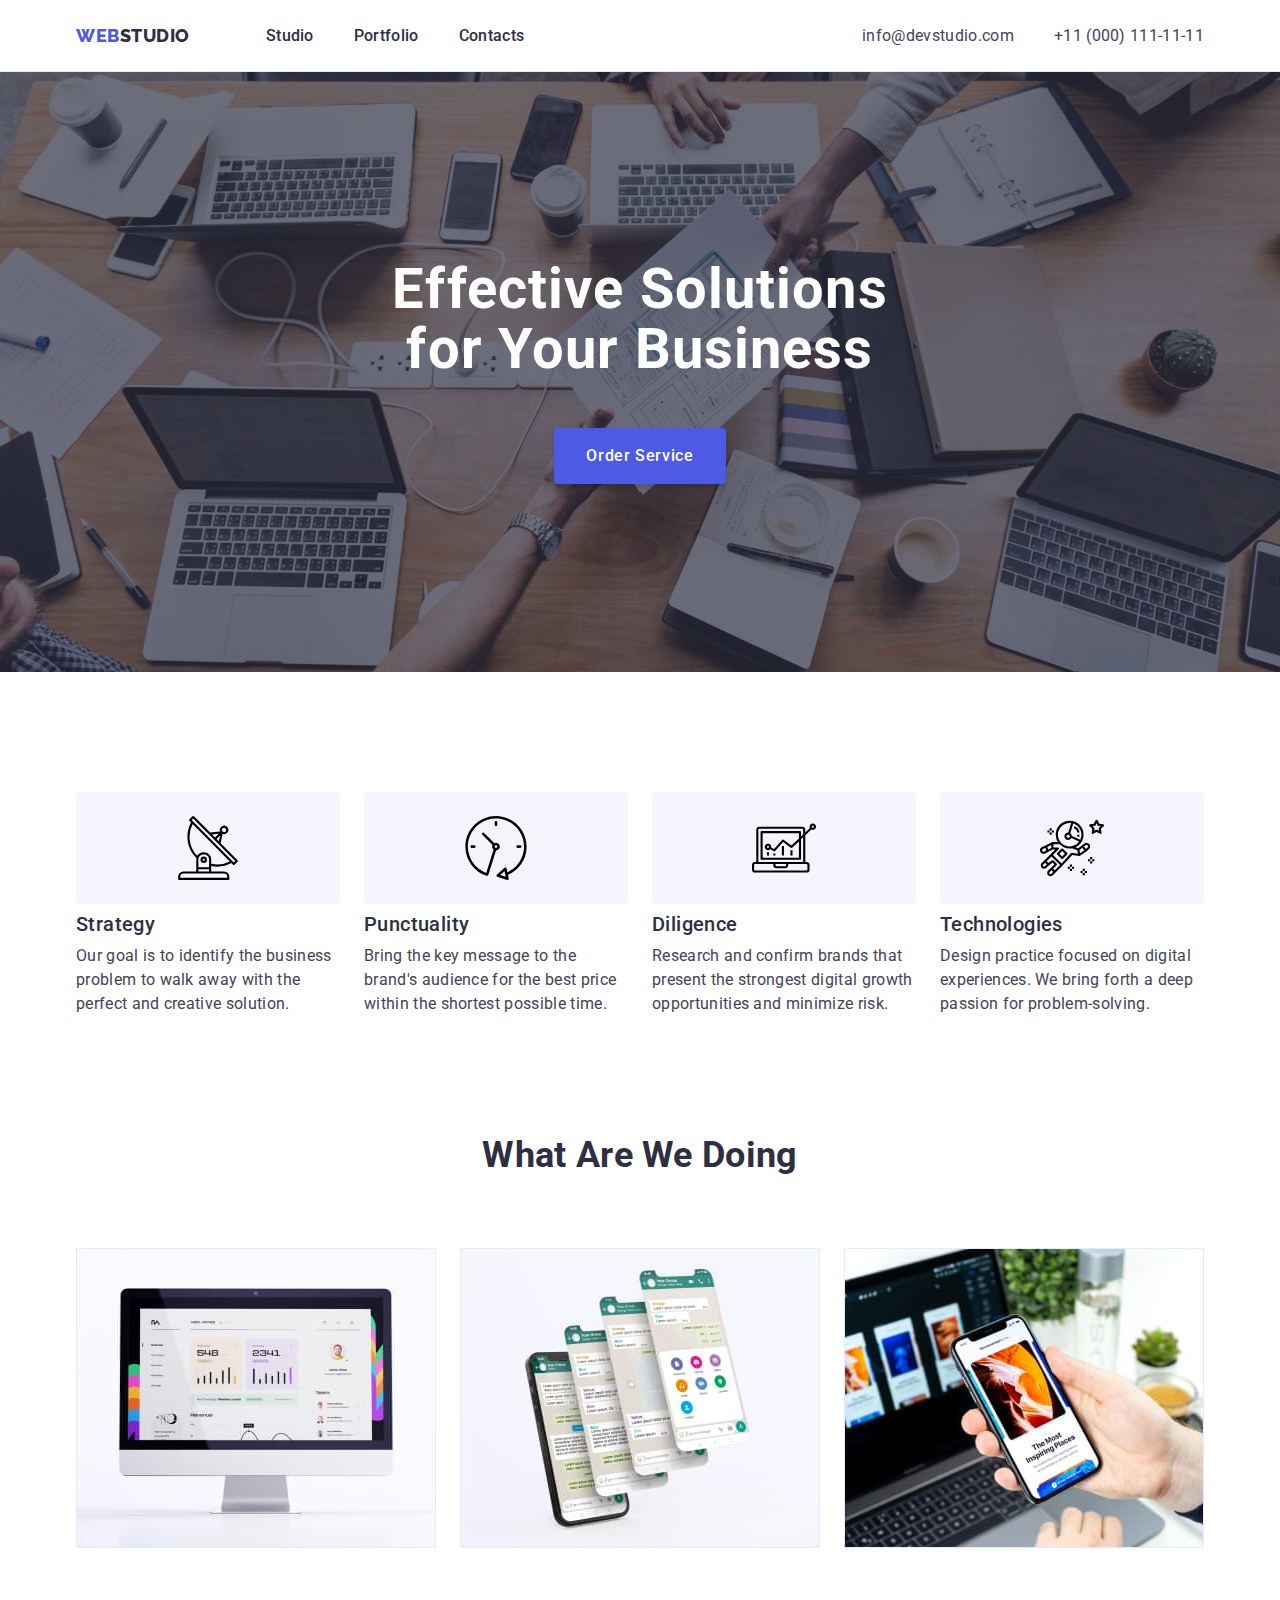
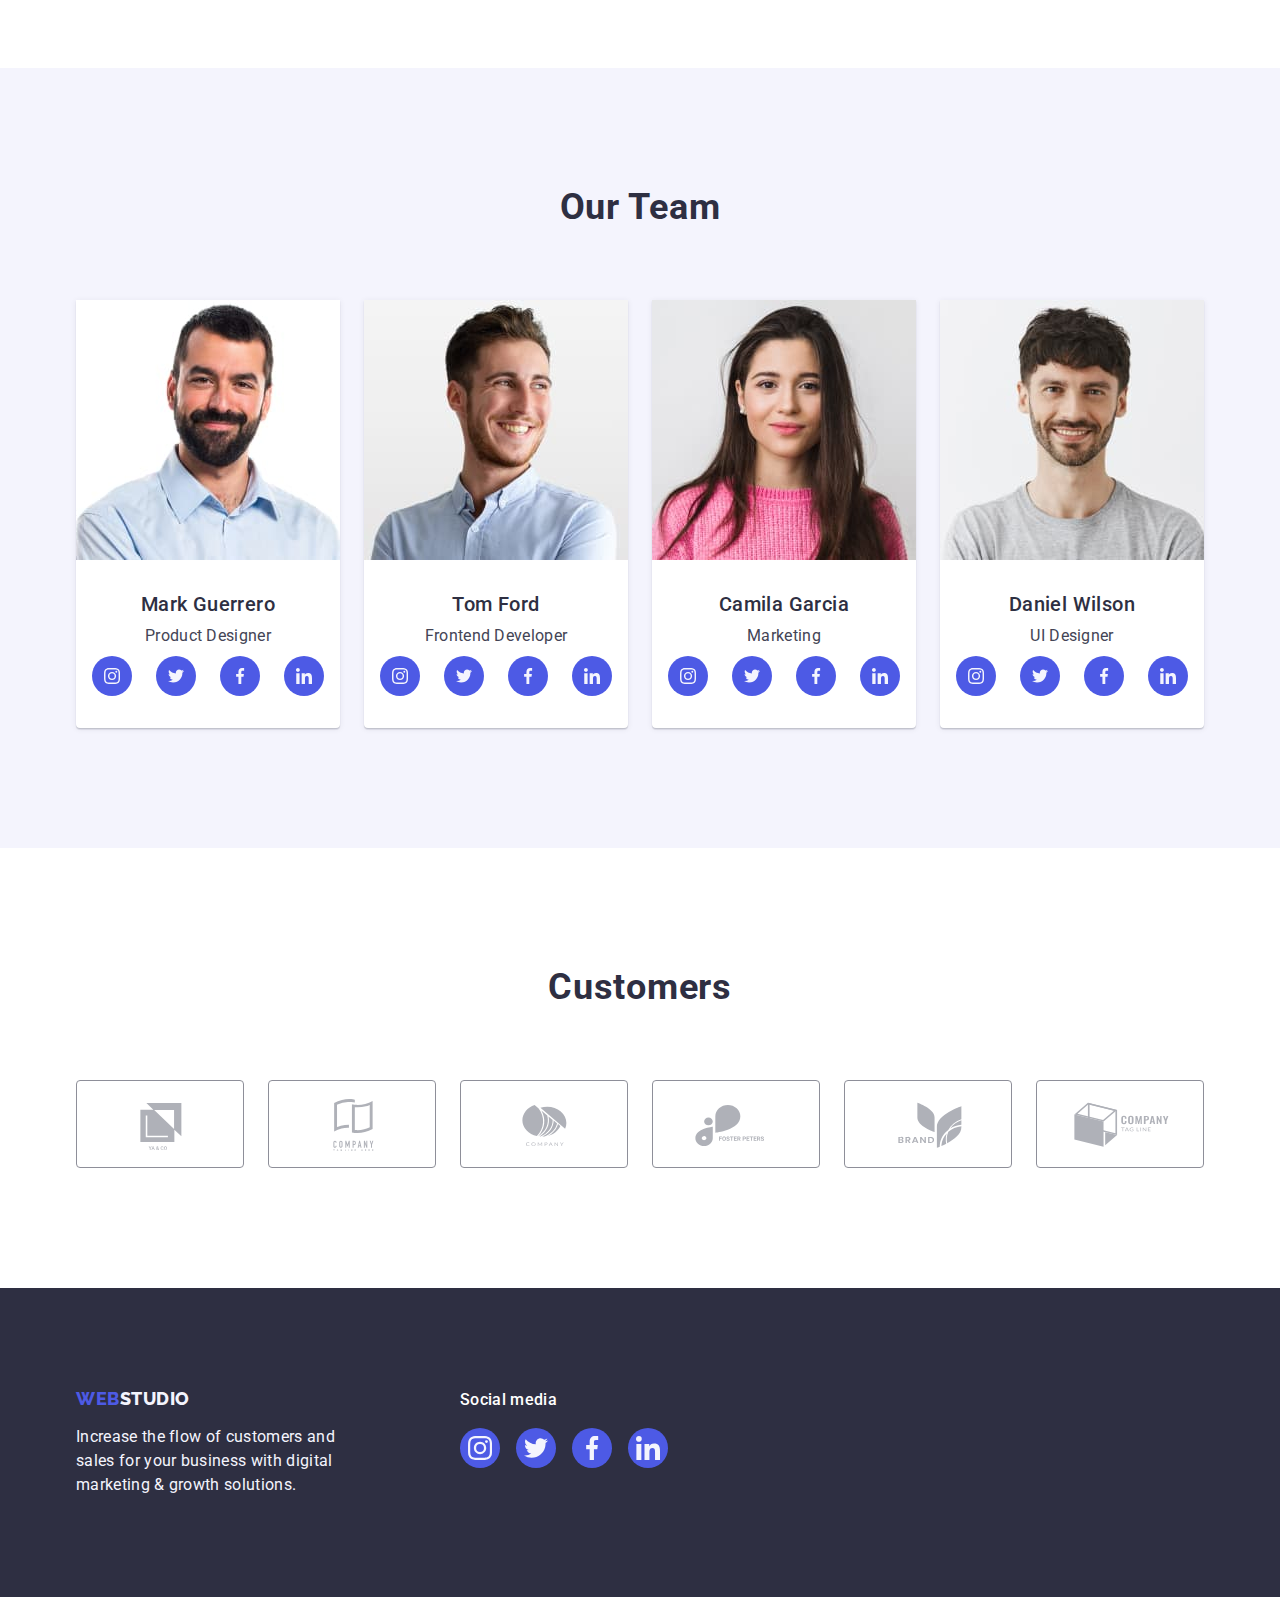
==== index.html @ 5ba2527a "Initial commit" ====
<!DOCTYPE html>
<html lang="en">
  <head>
    <meta charset="UTF-8" />
    <meta http-equiv="X-UA-Compatible" content="IE=edge" />
    <meta name="viewport" content="width=device-width, initial-scale=1.0" />
    <title>WebStudio</title>
    <link rel="preconnect" href="https://fonts.googleapis.com" />
    <link rel="preconnect" href="https://fonts.gstatic.com" crossorigin />
    <link
      href="https://fonts.googleapis.com/css2?family=Raleway:wght@800&family=Roboto:wght@400;500;700;900&display=swap"
      rel="stylesheet"
    />
    <link
      rel="stylesheet"
      href="https://cdnjs.cloudflare.com/ajax/libs/modern-normalize/1.0.0/modern-normalize.min.css"
    />
    <link rel="stylesheet" href="./css/styles.css" />
  </head>
  <body>
    <!-- Header section -->
    <header class="header">
      <div class="header-container container">
        <nav class="header-nav">
          <a class="link logo header-logo" href="./index.html"
            >Web<span class="logo-dark">Studio</span>
          </a>

          <ul class="header-list list">
            <li class="header-item">
              <a class="link header-link" href="./index.html">Studio</a>
            </li>
            <li class="header-item">
              <a class="link header-link" href="./portfolio.html">Portfolio</a>
            </li>
            <li class="header-item">
              <a class="link header-link" href="">Contacts</a>
            </li>
          </ul>
        </nav>
        <address class="adress">
          <ul class="adress-list list">
            <li class="adress-item">
              <a class="link adress-link" href="mailto:info@devstudio.com"
                >info@devstudio.com</a
              >
            </li>
            <li class="adress-item">
              <a class="link adress-link" href="tel:+110001111111"
                >+11 (000) 111-11-11</a
              >
            </li>
          </ul>
        </address>
      </div>
    </header>
    <main>
      <!-- Hero section -->
      <section class="hero">
        <div class="container">
          <h1 class="hero-uppertitle">Effective Solutions for Your Business</h1>
          <button class="hero-button" type="button">Order Service</button>
        </div>
      </section>
      <!-- Feature section -->
      <section class="feature">
        <div class="container">
          <h2 hidden class="feature-uppertitle">Feature section</h2>
          <ul class="feature-list list">
            <li class="feature-item">
              <div class="feature-icon">
                <svg class="feature-svg" width="64" height="64">
                  <use href="./images/icon.svg#icon-antenna"></use>
                </svg>
              </div>
              <h3 class="feature-undertitle">Strategy</h3>
              <p class="feature-text">
                Our goal is to identify the business problem to walk away with
                the perfect and creative solution.
              </p>
            </li>
            <li class="feature-item">
              <div class="feature-icon">
                <svg class="feature-svg" width="64" height="64">
                  <use href="./images/icon.svg#icon-clock"></use>
                </svg>
              </div>
              <h3 class="feature-undertitle">Punctuality</h3>
              <p class="feature-text">
                Bring the key message to the brand's audience for the best price
                within the shortest possible time.
              </p>
            </li>
            <li class="feature-item">
              <div class="feature-icon">
                <svg class="feature-svg" width="64" height="64">
                  <use href="./images/icon.svg#icon-diagram"></use>
                </svg>
              </div>

              <h3 class="feature-undertitle">Diligence</h3>
              <p class="feature-text">
                Research and confirm brands that present the strongest digital
                growth opportunities and minimize risk.
              </p>
            </li>
            <li class="feature-item">
              <div class="feature-icon">
                <svg class="feature-svg" width="64" height="64">
                  <use href="./images/icon.svg#icon-astronaut"></use>
                </svg>
              </div>

              <h3 class="feature-undertitle">Technologies</h3>
              <p class="feature-text">
                Design practice focused on digital experiences. We bring forth a
                deep passion for problem-solving.
              </p>
            </li>
          </ul>
        </div>
      </section>
      <!-- What we are doing section -->
      <section class="doing">
        <div class="container">
          <h2 class="doing-undertitle">What are we doing</h2>
          <ul class="doing-list list">
            <li class="doing-item">
              <img
                class="doing-img"
                src="./images/Doing/computer1.jpg"
                alt="Computer"
                width="360"
                height="300"
              />
            </li>
            <li class="doing-item">
              <img
                class="doing-img"
                src="./images/Doing/site2.jpg"
                alt="Sites"
                width="360"
                height="300"
              />
            </li>
            <li class="doing-item">
              <img
                class="doing-img"
                src="./images/Doing/mobile3.jpg"
                alt="Mobile phone"
                width="360"
                height="300"
              />
            </li>
          </ul>
        </div>
      </section>
      <!-- Our team section-->
      <section class="team">
        <div class="container">
          <h2 class="team-undertitle">Our Team</h2>
          <ul class="team-list list">
            <li class="team-item">
              <img
                class="team-img"
                src="./images/Team/MarkGuerrero1.jpg"
                alt="Mark Guerrero"
                width="264"
                height="260"
              />
              <div class="team-card">
                <h3 class="team-uppertitle">Mark Guerrero</h3>
                <p class="team-text">Product Designer</p>
                <ul class="social-list list">
                  <li class="social-list-item">
                    <a href="" class="social-list-link">
                      <svg class="social-list-icon" width="16" height="16">
                        <use href="./images/icon.svg#icon-instagram"></use>
                      </svg>
                    </a>
                  </li>
                  <li class="social-list-item">
                    <a href="" class="social-list-link">
                      <svg class="social-list-icon" width="16" height="16">
                        <use href="./images/icon.svg#icon-twitter"></use>
                      </svg>
                    </a>
                  </li>
                  <li class="social-list-item">
                    <a href="" class="social-list-link">
                      <svg class="social-list-icon" width="16" height="16">
                        <use href="./images/icon.svg#icon-facebook"></use>
                      </svg>
                    </a>
                  </li>
                  <li class="social-list-item">
                    <a href="" class="social-list-link">
                      <svg class="social-list-icon" width="16" height="16">
                        <use href="./images/icon.svg#icon-linkedin"></use>
                      </svg>
                    </a>
                  </li>
                </ul>
              </div>
            </li>
            <li class="team-item">
              <img
                class="team-img"
                src="./images/Team/TomFord2.jpg"
                alt="Tom Ford"
                width="264"
                height="260"
              />
              <div class="team-card">
                <h3 class="team-uppertitle">Tom Ford</h3>
                <p class="team-text">Frontend Developer</p>
                <ul class="social-list list">
                  <li class="social-list-item">
                    <a href="" class="social-list-link">
                      <svg class="social-list-icon">
                        <use href="./images/icon.svg#icon-instagram"></use>
                      </svg>
                    </a>
                  </li>
                  <li class="social-list-item">
                    <a href="" class="social-list-link">
                      <svg class="social-list-icon">
                        <use href="./images/icon.svg#icon-twitter"></use>
                      </svg>
                    </a>
                  </li>
                  <li class="social-list-item">
                    <a href="" class="social-list-link">
                      <svg class="social-list-icon">
                        <use href="./images/icon.svg#icon-facebook"></use>
                      </svg>
                    </a>
                  </li>
                  <li class="social-list-item">
                    <a href="" class="social-list-link">
                      <svg class="social-list-icon">
                        <use href="./images/icon.svg#icon-linkedin"></use>
                      </svg>
                    </a>
                  </li>
                </ul>
              </div>
            </li>
            <li class="team-item">
              <img
                class="team-img"
                src="./images/Team/CamilaGarcia3.jpg"
                alt="Camila Garcia"
                width="264"
                height="260"
              />
              <div class="team-card">
                <h3 class="team-uppertitle">Camila Garcia</h3>
                <p class="team-text">Marketing</p>
                <ul class="social-list list">
                  <li class="social-list-item">
                    <a href="" class="social-list-link">
                      <svg class="social-list-icon">
                        <use href="./images/icon.svg#icon-instagram"></use>
                      </svg>
                    </a>
                  </li>
                  <li class="social-list-item">
                    <a href="" class="social-list-link">
                      <svg class="social-list-icon">
                        <use href="./images/icon.svg#icon-twitter"></use>
                      </svg>
                    </a>
                  </li>
                  <li class="social-list-item">
                    <a href="" class="social-list-link">
                      <svg class="social-list-icon">
                        <use href="./images/icon.svg#icon-facebook"></use>
                      </svg>
                    </a>
                  </li>
                  <li class="social-list-item">
                    <a href="" class="social-list-link">
                      <svg class="social-list-icon">
                        <use href="./images/icon.svg#icon-linkedin"></use>
                      </svg>
                    </a>
                  </li>
                </ul>
              </div>
            </li>
            <li class="team-item">
              <img
                class="team-img"
                src="./images/Team/DanielWilson4.jpg"
                alt="Daniel Wilson"
                width="264"
                height="260"
              />
              <div class="team-card">
                <h3 class="team-uppertitle">Daniel Wilson</h3>
                <p class="team-text">UI Designer</p>
                <ul class="social-list list">
                  <li class="social-list-item">
                    <a href="" class="social-list-link">
                      <svg class="social-list-icon">
                        <use href="./images/icon.svg#icon-instagram"></use>
                      </svg>
                    </a>
                  </li>
                  <li class="social-list-item">
                    <a href="" class="social-list-link">
                      <svg class="social-list-icon">
                        <use href="./images/icon.svg#icon-twitter"></use>
                      </svg>
                    </a>
                  </li>
                  <li class="social-list-item">
                    <a href="" class="social-list-link">
                      <svg class="social-list-icon">
                        <use href="./images/icon.svg#icon-facebook"></use>
                      </svg>
                    </a>
                  </li>
                  <li class="social-list-item">
                    <a href="" class="social-list-link">
                      <svg class="social-list-icon">
                        <use href="./images/icon.svg#icon-linkedin"></use>
                      </svg>
                    </a>
                  </li>
                </ul>
              </div>
            </li>
          </ul>
        </div>
      </section>
      <!-- Customers -->
      <section class="customers">
        <div class="container">
          <h2 class="customers-uppertitle">Customers</h2>
          <ul class="list customers-list">
            <li class="customers-item">
              <a href="" class="customers-link">
                <svg class="customers-svg" width="104" height="56">
                  <use href="./images/icon.svg#icon-Logo"></use>
                </svg>
              </a>
            </li>
            <li class="customers-item">
              <a href="" class="customers-link">
                <svg class="customers-svg" width="104" height="56">
                  <use href="./images/icon.svg#icon-Logo1"></use>
                </svg>
              </a>
            </li>
            <li class="customers-item">
              <a href="" class="customers-link">
                <svg class="customers-svg" width="104" height="56">
                  <use href="./images/icon.svg#icon-Logo2"></use>
                </svg>
              </a>
            </li>
            <li class="customers-item">
              <a href="" class="customers-link">
                <svg class="customers-svg" width="104" height="56">
                  <use href="./images/icon.svg#icon-Logo3"></use>
                </svg>
              </a>
            </li>
            <li class="customers-item">
              <a href="" class="customers-link">
                <svg class="customers-svg" width="104" height="56">
                  <use href="./images/icon.svg#icon-Logo4"></use>
                </svg>
              </a>
            </li>
            <li class="customers-item">
              <a href="" class="customers-link">
                <svg class="customers-svg" width="104" height="56">
                  <use href="./images/icon.svg#icon-Logo5"></use>
                </svg>
              </a>
            </li>
          </ul>
        </div>
      </section>
    </main>
    <!-- Footer section -->
    <footer class="footer">
      <div class="container footer-flex">
        <div class="footer-first">
          <a class="link logo footer-logo" href="./index.html"
            >Web<span class="logo-light">Studio</span>
          </a>
          <p class="footer-text">
            Increase the flow of customers and sales for your business with
            digital marketing & growth solutions.
          </p>
        </div>
        <div class="footer-second">
          <p class="footer-social">Social media</p>
          <ul class="footer-social-list list">
            <li class="footer-social-list-item">
              <a href="" class="footer-social-list-link">
                <svg class="footer-social-list-icon" width="24" height="24">
                  <use href="./images/icon.svg#icon-instagram"></use>
                </svg>
              </a>
            </li>
            <li class="footer-social-list-item">
              <a href="" class="footer-social-list-link">
                <svg class="footer-social-list-icon" width="24" height="24">
                  <use href="./images/icon.svg#icon-twitter"></use>
                </svg>
              </a>
            </li>
            <li class="footer-social-list-item">
              <a href="" class="footer-social-list-link">
                <svg class="footer-social-list-icon" width="24" height="24">
                  <use href="./images/icon.svg#icon-facebook"></use>
                </svg>
              </a>
            </li>
            <li class="footer-social-list-item">
              <a href="" class="footer-social-list-link">
                <svg class="footer-social-list-icon" width="24" height="24">
                  <use href="./images/icon.svg#icon-linkedin"></use>
                </svg>
              </a>
            </li>
          </ul>
        </div>
      </div>
    </footer>
  </body>
</html>
---- css/styles.css ----
:root {
/* Fonts */
    --primary-font: Roboto, sans-serif;
    --secondary-font: Raleway, sans-serif;
/* Text colors */
    --navy-blue: #2e2f42;
    --slate: #434455;
    --white: #ffffff;
    --cloud: #f4f4fd;
    --iris: #4d5ae5;
/* other */
    --background: rgba(46, 47, 66, 0.7);
    --ocean: #404bbf;
    --green: #31d0aa;
    --light-slate: #8e8f99;
    --cornflower: #e7e9fc;
    --dairy: #fcfcfc;
}


body {
    font-family: Roboto, sans-serif;
    font-family: var(--primary-font);
    font-size: 16px;
    line-height: 1.5;
    letter-spacing: 0.02em;
    color: var(--slate);
    background-color: var(--white);
}
img {
    display: block;
    max-width: 100%;
    height: auto;
}

/* reset start */

h1,
h2,
h3,
p {
    margin: 0;
}
.link {
    text-decoration: none;
}
.list {
    list-style: none;
    padding: 0;
    margin: 0;
}

/* reset end */

.container {
    max-width: 1158px;
    padding: 0 15px;
    margin: 0 auto;

}
.logo {
        font-family: var(--secondary-font);
        font-weight: 800;
        font-size: 18px;
        line-height: 1.17;
        letter-spacing: 0.03em;
        text-transform: uppercase;
        color: var(--iris);
}

.logo-dark {
    color: var(--navy-blue);
    
}

.logo-light {
    color: var(--cloud);
}

/* header */

.header {
    height: 72px;
    border-bottom: 1px solid var(--cornflower);
    box-shadow: 0px 2px 1px rgba(46, 47, 66, 0.08), 0px 1px 1px rgba(46, 47, 66, 0.16), 0px 1px 6px rgba(46, 47, 66, 0.08);
}
.header-logo {
    margin-right: 76px;
}

.header-container {
    display: flex;
    justify-content: space-between;
    height: 72px;
    align-items: center;
}
.header-nav {
    display: flex;
    font-weight: 500;
    color: var(--navy-blue);
    margin-right: 332px;
    align-items: center;
}


.header-list {
    display: flex;
    align-items: center;
    gap: 40px;
}


.header-item {}
.header-link {
    color: inherit;
    padding: 24px 0
}


.header-link:hover,
.header-link:focus {
    color: var(--ocean);
}
.header-link:active:after {
    
}

/* adress */

.adress {
    font-style: inherit;
    align-items: center;
}

.adress-list {
    display: flex;
    gap: 40px;
    align-items: center;
}

.adress-item {}

.adress-link {
    display: inline-block;
    color: inherit;
    align-items: center;
    padding: 24px 0;
}
.adress-link:hover,
.adress-link:focus {
    color: var(--ocean);
}

/* hero */

.hero {
    padding: 188px 0;
    background-image: linear-gradient(
        to bottom, 
        var(--background), 
        var(--background)
        ),
        url(../images/Hero/people-office.jpg);
        background-color: var(--background);
    background-repeat: no-repeat;
    background-position: center;
    background-size: cover;
    max-width: 1440px;
    height: 600px;
    margin-left: auto;
    margin-right: auto;
}

.hero-uppertitle {
            font-size: 56px;
            line-height: 1.07;
            color: var(--white);
            text-align: center;
            letter-spacing: 0.02em;
            width: 496px;
            margin-bottom: 48px;
            margin-left: auto;
            margin-right: auto;
            max-width: 496px;    
}

.hero-button {
        box-sizing: border-box;
        display: block;
        background: var(--iris);
        box-shadow: 0px 4px 4px rgba(0, 0, 0, 0.15);
        border-radius: 4px;
        color: var(--white);
        cursor: pointer;
        font-weight: 500;
        font-size: 16px;
        line-height: 1.5;
        letter-spacing: 0.04em;
        font-family: inherit;
        min-width: 169px;
        height: 56px;
        text-align: center;
        margin-left: auto;
        margin-right: auto;
        padding: 16px 32px;
        border: none;
    
}
.hero-button:hover,
.hero-button:focus {
    background-color: var(--ocean);
}
/* feature */

.feature {
    padding: 120px 0;
}

.feature-uppertitle {
}

.feature-list {
    display: flex;
    gap: 24px;
}

.feature-item {
    width: calc((100%-72px) / 4);
}
.feature-icon {
    display: flex;
    align-items: center;
    justify-content: center;
    height: 112px;
    background-color: var(--cloud);
    border-radius: 4px;
    margin-bottom: 8px;
    width: 264px;
    justify-content: center;
}

.feature-undertitle {
        font-weight: 500;
        font-size: 20px;
        line-height: 1.2;
        color: var(--navy-blue);
        letter-spacing: 0.02em;
        margin-bottom: 8px;
}

.feature-text {}

/* what we are doing */

.doing {
    padding: 120px 0;
    padding-top: 0;
}

.doing-undertitle {
        font-size: 36px;
        line-height: 1.17;
        color: var(--navy-blue);
        line-height: 1.11;
        text-align: center;
        text-transform: capitalize;
        margin: auto;
        margin-bottom: 72px;
}

.doing-list {
    display: flex;
    gap: 24px;
}

.doing-item {
    width: calc((100%-48px)/3);
}

.doing-img {}
/* our team */

.team {
    background-color: var(--cloud);
    padding: 120px 0;
}

.team-undertitle {
        font-size: 36px;
        color: var(--navy-blue);
        letter-spacing: 0.02em;
        margin-left: auto;
        margin-right: auto;
        line-height: 1.11;
        margin-bottom: 72px;
        text-align: center;
}

.team-list {
    display: flex;
    gap: 24px;
}

.team-item {
    background-color: var(--white);
    text-align: center;
    width: calc((100% - 72px) / 4);
    border-radius: 0px 0px 4px 4px;
    box-shadow: 0px 1px 6px rgba(46, 47, 66, 0.08), 0px 1px 1px rgba(46, 47, 66, 0.16), 0px 2px 1px rgba(46, 47, 66, 0.08);
}

.team-img {
}

.team-card {
    padding: 32px 0;
    border-radius: 0px 0px 4px 4px;

}
.team-uppertitle {
    font-weight: 500;
        font-size: 20px;
        line-height: 1.2;
        color: var(--navy-blue);
        letter-spacing: 0.02em;
        margin-bottom: 8px;
}

.team-text {
    margin-bottom: 8px;
}
.social-list {
    display: flex;
    justify-content: center;
    gap: 24px;
}

.social-list-item {
    width: 40px;
    height: 40px;
}
.social-list-link {
    display: flex;
    justify-content: center;
    align-items: center;
    width: 100%;
    height: 100%;
    background-color: var(--iris);
    border-radius: 50%;
}
.social-list-link:hover,
.social-list-link:focus {
    background-color: var(--ocean);
} 
.social-list-icon {
    width: 16px;
    height: 16px;
    fill: var(--cloud)
}

/* customers */
.customers {
    padding: 120px 0;
    
}
.customers-uppertitle {
    margin-bottom: 72px;
    font-size: 36px;
    text-align: center;
    letter-spacing: 0.02em;
    color: var(--navy-blue);
    margin-right: auto;
    margin-left: auto;
    line-height: 1.1;
}
.customers-list {
    display: flex;
    justify-content: center;
    gap: 24px;
}
.customers-item {
    width: calc((100% - 120px) / 6);
    height: 88px;
   
}
.customers-link {
    display: flex;
    align-items: center;
    justify-content: center;
    border: 1px solid var(--light-slate);
    border-radius: 4px;
    color: #afb1b8;  
    height: 100%;
    width: 100%;
}
.customers-link:hover,
.customers-link:focus {
    border-color: var(--ocean);
    color: #404bbf;
}
.customers-svg {
    fill: currentColor;
    width: 104px;
    height: 56px;
    justify-content: center;
    align-items: center;
}

/* footer */

.footer {
    background-color: var(--navy-blue);
    padding: 100px 0;
}
.footer-logo {
    display: inline-block;
    margin-bottom: 16px;
}

.footer-text {
    color: var(--cloud);
    width: 264px;
}

.footer-social-list {
    display: flex;
    justify-content: center;
    gap: 16px;
}

.footer-social-list-link {
    display: flex;
    justify-content: center;
    align-items: center;
    width: 40px;
    height: 40px;
    background-color: var(--iris);
    border-radius: 50%;
}
.footer-social-list-link:hover,
.footer-social-list-link:focus {
    background-color: var(--green);

}
.footer-social-list-icon {
    fill: var(--cloud);
}
.footer-flex {
    display: flex;
    align-items: baseline;
    gap: 120px;
}
.footer-first {
}
.footer-social {
    margin-bottom: 16px;
    color: var(--white);
    height: 24px;
    font-weight: 500;
    font-size: 16px;
    line-height: 1.5;
    letter-spacing: 0.02em;
}
/* filters */
.filters {
    padding-bottom: 120px;
    padding-top: 96px;
}

.filters-uppertitle {
  
}

.filters-list {
    display: flex;
    gap: 24px;
    margin-bottom: 72px;
    justify-content: center;
}

.filters-item {}

.filters-button {
    letter-spacing: 0.04em;
    color: var(--iris);
    background-color: var(--cloud);
    border: 1px solid var(--cornflower);
        border-radius: 4px;
        cursor: pointer;
        font-family: inherit;
        font-weight: 500;
        font-size: 16px;
        line-height: 1.5;
        letter-spacing: 0.04em;
        padding: 12px 24px;
        min-height: 48px;
}
.filters-button:hover,
.filters-button:focus {
    background: var(--ocean);
    box-shadow: 0px 3px 1px rgba(0, 0, 0, 0.1), 0px 2px 1px rgba(0, 0, 0, 0.08), 0px 2px 2px rgba(0, 0, 0, 0.12);
    border-radius: 4px;
    color: var(--white);
    border: 1px solid transparent;
}
/* rows */

.rows {}

.rows-undertitle {}

.rows-list {
    display: flex;
    flex-wrap: wrap;
    row-gap: 48px;
    column-gap: 24px;
}

.rows-item {
    width: calc((100% - 48px) / 3);
}
.rows-link {
    display: block;
}


.rows-link:hover,
.rows-link:focus {
    display: block;
    box-shadow: 0px 1px 6px rgba(46, 47, 66, 0.08), 0px 1px 1px rgba(46, 47, 66, 0.16), 0px 2px 1px rgba(46, 47, 66, 0.08);
}
.rows-img {
}
.rows-card {
   padding: 32px 16px;
    border: 1px solid var(--cornflower); 
    border-top: none;
}
.rows-uppertitle {
    font-weight: 500;
        font-size: 20px;
        line-height: 1.2;
        color: var(--navy-blue);
        letter-spacing: 0.02em;
        margin-bottom: 8px;
}

.rows-text {
    color: var(--slate);
}
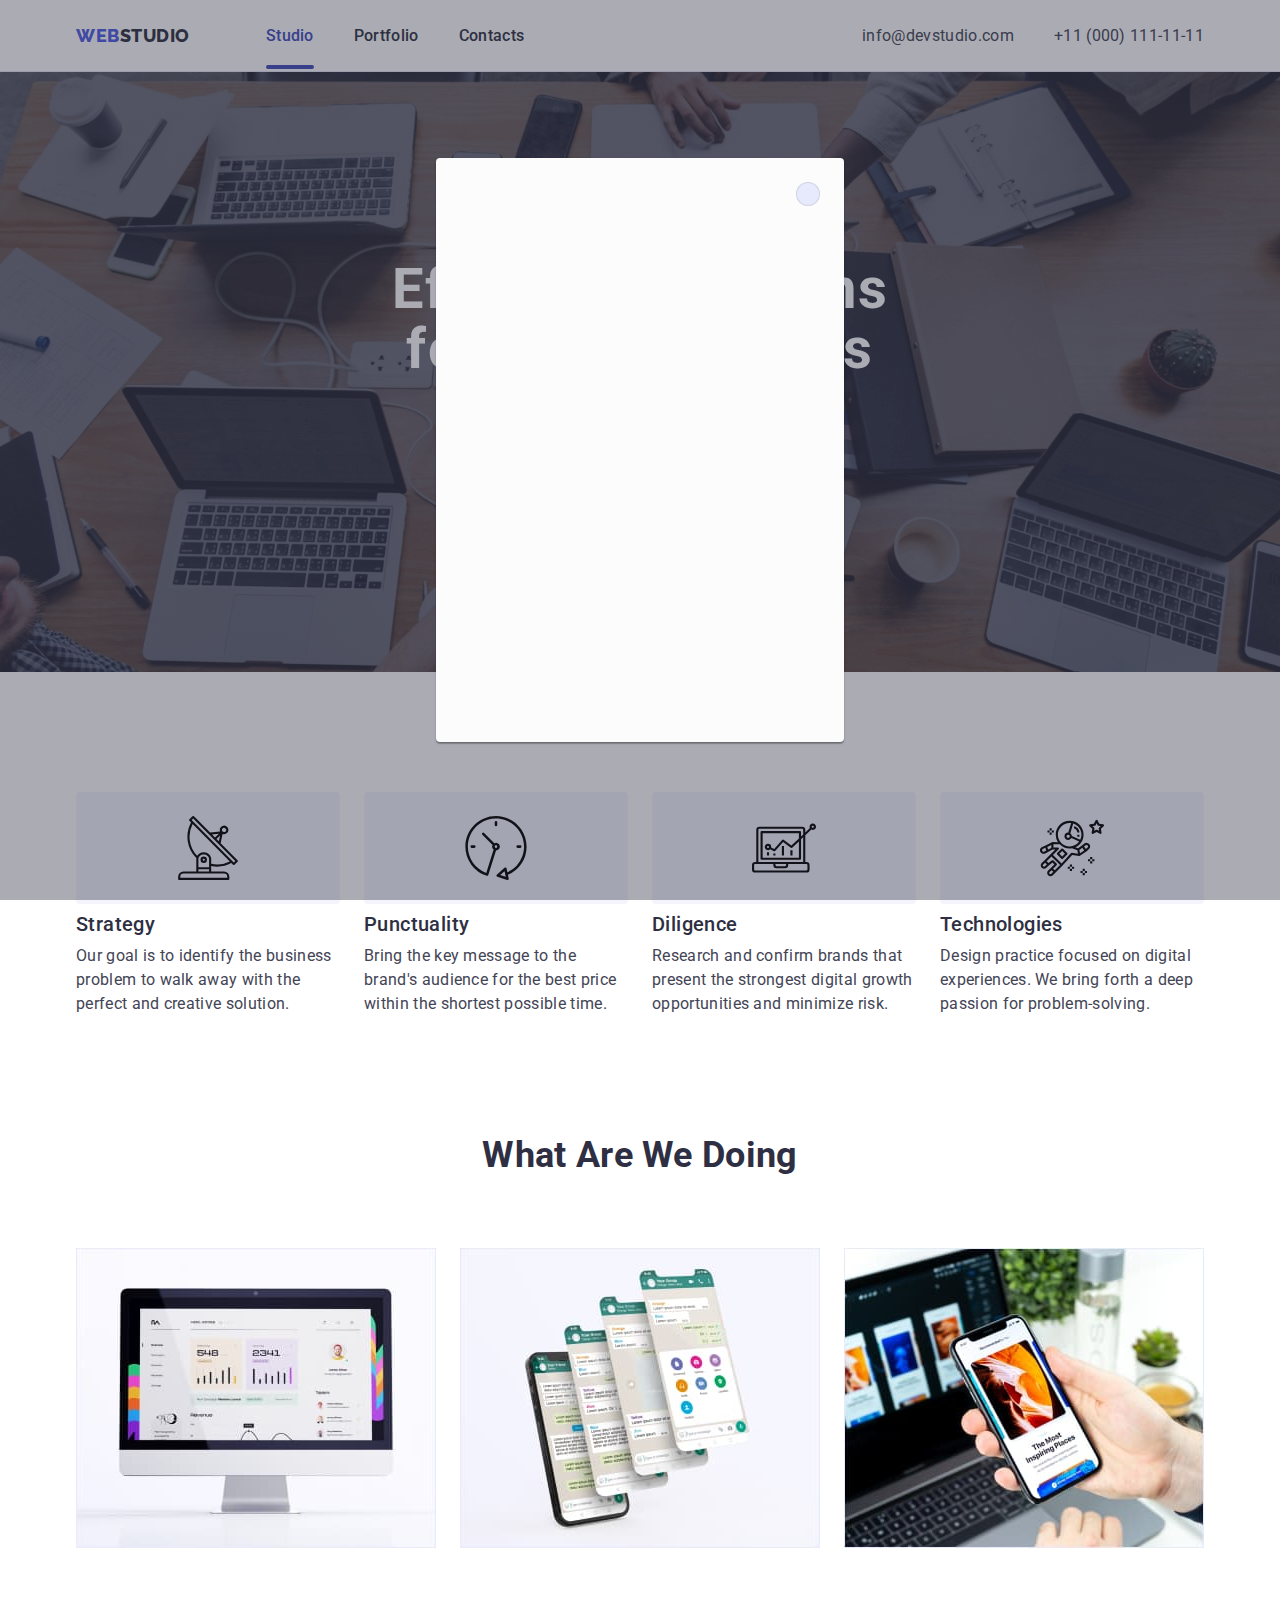
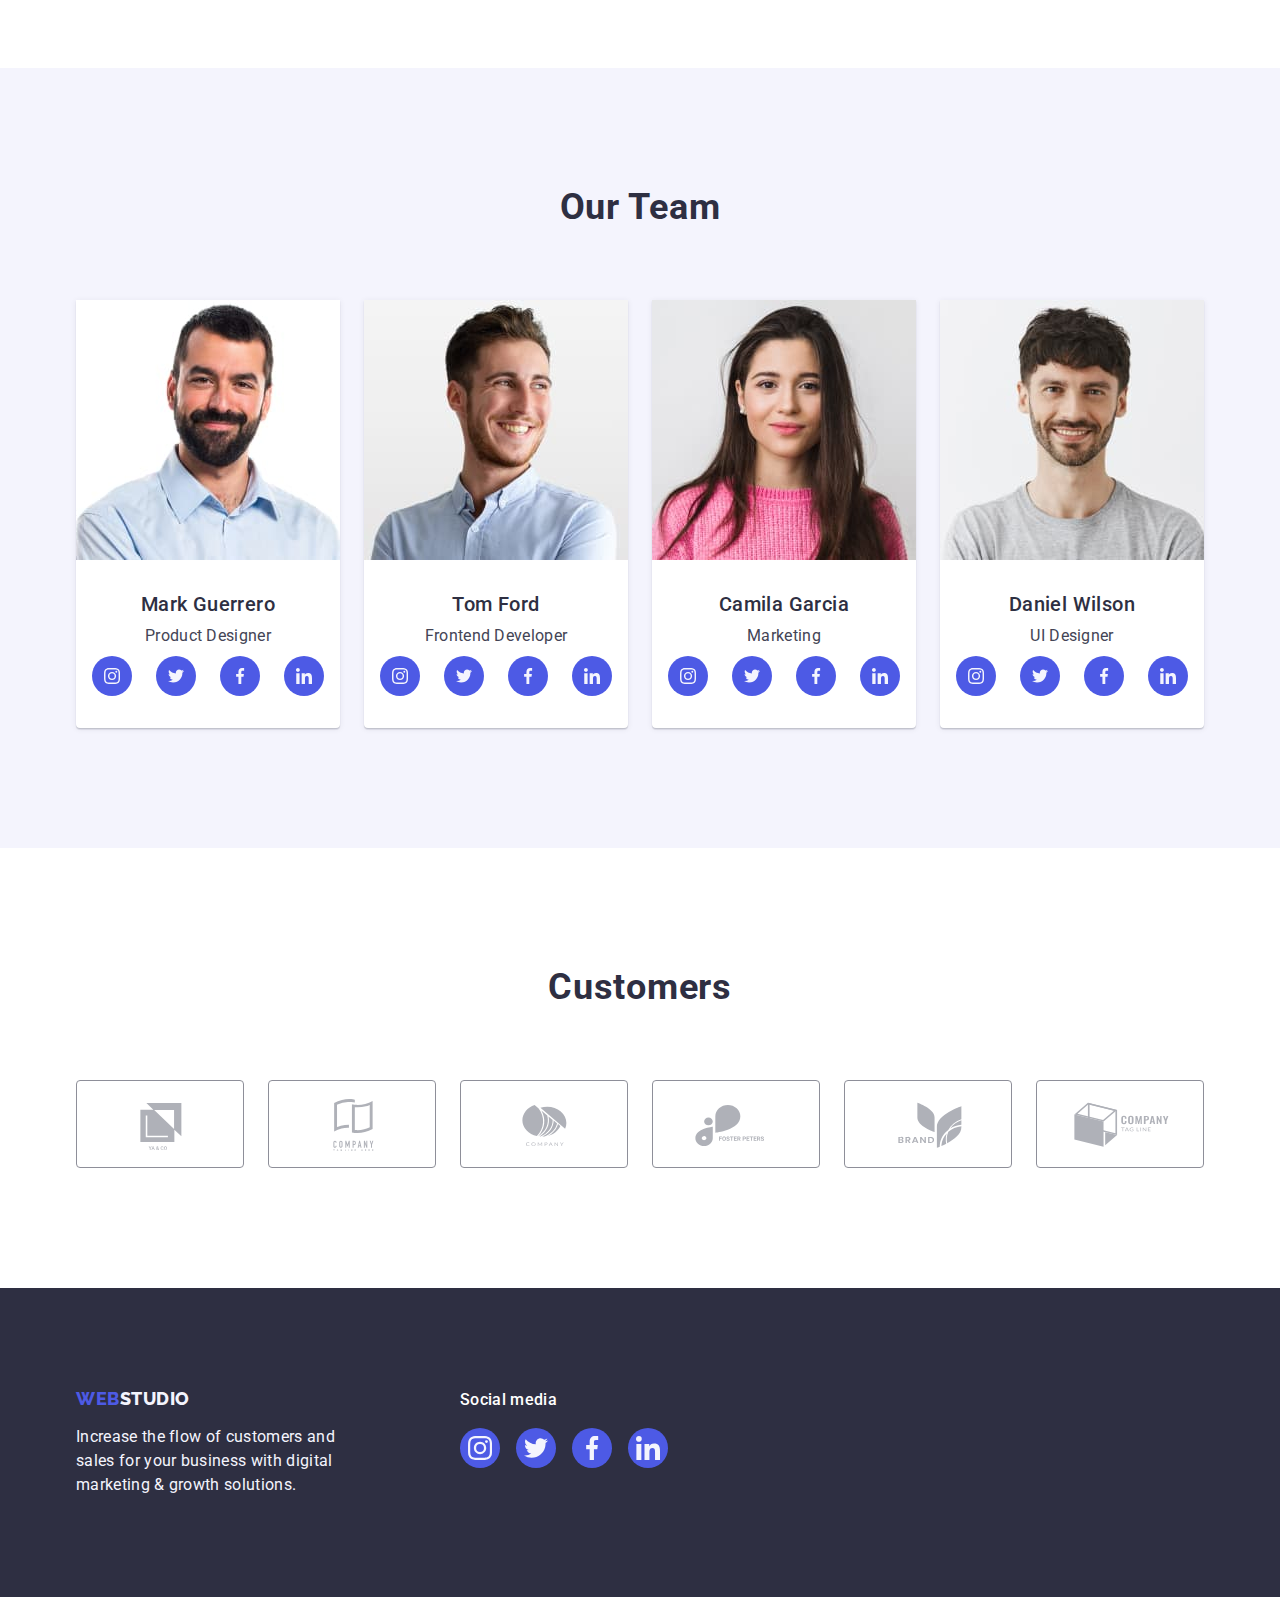
==== commit 595565f7: "hw05-01" ====
--- a/index.html
+++ b/index.html
@@ -15,6 +15,7 @@
       rel="stylesheet"
       href="https://cdnjs.cloudflare.com/ajax/libs/modern-normalize/1.0.0/modern-normalize.min.css"
     />
+    <link href="https://unpkg.com/aos@2.3.1/dist/aos.css" rel="stylesheet">
     <link rel="stylesheet" href="./css/styles.css" />
   </head>
   <body>
@@ -28,7 +29,7 @@
 
           <ul class="header-list list">
             <li class="header-item">
-              <a class="link header-link" href="./index.html">Studio</a>
+              <a class="link header-link current" href="./index.html">Studio</a>
             </li>
             <li class="header-item">
               <a class="link header-link" href="./portfolio.html">Portfolio</a>
@@ -59,7 +60,17 @@
       <section class="hero">
         <div class="container">
           <h1 class="hero-uppertitle">Effective Solutions for Your Business</h1>
-          <button class="hero-button" type="button">Order Service</button>
+          <button class="hero-button" type="button" data-modal-open>Order Service</button>
+        </div>
+        <!-- Modal window -->
+        <div class="backdrop is-hidden" data-modal>
+          <div class="modal">
+            <button class="modal-button" type="button" data-modal-close>
+              <svg class="modal-icon" width="8" height="8">
+                <use href="./css/styles.css#icon-close-black"></use>
+              </svg>
+            </button>
+          </div> 
         </div>
       </section>
       <!-- Feature section -->
@@ -433,5 +444,10 @@
         </div>
       </div>
     </footer>
+    <script src="https://unpkg.com/aos@2.3.1/dist/aos.js"></script>
+    <script src="./js/animation.js"></script>
+    <script src="./js/modal.js">
+
+    </script>
   </body>
 </html>
--- a/css/styles.css
+++ b/css/styles.css
@@ -15,6 +15,12 @@
     --light-slate: #8e8f99;
     --cornflower: #e7e9fc;
     --dairy: #fcfcfc;
+
+    --header-idx: 10;
+    --modal-idx: 100;
+    
+    --anim-fast: 400ms ease-in;
+    --anim-slow: 1000ms ease-in-out;
 }
 
 
@@ -113,7 +119,8 @@
 .header-item {}
 .header-link {
     color: inherit;
-    padding: 24px 0
+    padding: 24px 0;
+    position: relative;
 }
 
 
@@ -121,8 +128,25 @@
 .header-link:focus {
     color: var(--ocean);
 }
-.header-link:active:after {
-    
+
+.header-link::after {
+    content: "";
+    display: block;
+    position: absolute;
+    bottom: 0;
+    width: 100%;
+    height: 4px;
+    left: 0px;
+    border-radius: 2px;
+}
+
+.header-link.current::after,
+.header-link:hover::after,
+.adress-link:focus::after {
+    background-color: var(--ocean);
+}
+.header-link.current {
+    color: var(--ocean);
 }
 
 /* adress */
@@ -210,6 +234,57 @@
 .hero-button:focus {
     background-color: var(--ocean);
 }
+/* Modal styles */
+.backdrop {
+    position: fixed;
+    background-color: rgba(46, 47, 66, 0.4);
+    width: 100%;
+    height: 100%;
+    top: 0;
+    left: 0;
+    z-index: 100;
+    transition: opacity 200ms ease, visibility 200ms ease;
+}
+.bsckdrop.is-hidden {
+    opacity: 0;
+    visibility: hidden;
+    pointer-events: none;
+    transition-delay: 400 ms;
+}
+.modal {
+    position: absolute;
+    width: 408px;
+    min-height: 584px;
+    background-color: var(--dairy);
+    box-shadow: 0px 1px 1px rgba(0, 0, 0, 0.14), 0px 1px 3px rgba(0, 0, 0, 0.12), 0px 2px 1px rgba(0, 0, 0, 0.2);
+    border-radius: 4px;
+    z-index: 100;
+    top: 50%;
+    left: 50%;
+    padding: 24px;
+    transform: translate(-50%, -50%) rotate(0) scale(1);
+    opacity: 1;
+    transition: transform 400 ms ease-in 200ms, opacity 400ms ease-in 200ms;
+    }
+
+.backdrop.is-hidden.modal {
+    transform: translate(-50%, -50%) rotate(360deg) scale (0.2);
+    opacity: 0;
+    }
+.modal-button {
+    display: block;
+    margin-left: auto;
+    width: 24px;
+    height: 24px;
+    background-color: var(--cornflower);
+    border-radius: 50%;
+    border: 1px solid rgba(0, 0, 0, 0.1);
+    cursor: pointer;
+}    
+.modal-icon {
+    width: 8px;
+    height: 8px;
+}
 /* feature */
 
 .feature {
@@ -519,6 +594,9 @@
 .rows-item {
     width: calc((100% - 48px) / 3);
 }
+.team-item:hover .overlay {
+    transform: translateY(0);
+}
 .rows-link {
     display: block;
 }
@@ -529,7 +607,25 @@
     display: block;
     box-shadow: 0px 1px 6px rgba(46, 47, 66, 0.08), 0px 1px 1px rgba(46, 47, 66, 0.16), 0px 2px 1px rgba(46, 47, 66, 0.08);
 }
+.rows-wrap {
+    position: relative;
+    overflow: hidden;
+}
 .rows-img {
+}
+.overlay {
+    padding: 40px 32px 164px;
+    width: 100%;
+    height: 100%;
+    position: absolute;
+    top: 0;
+    left: 0;
+    background-color: var(--iris);
+    transform: translateY(100%);
+    transition: transform var(--anim-slow);
+}
+.overlay-label {
+    color: var(--cloud);
 }
 .rows-card {
    padding: 32px 16px;
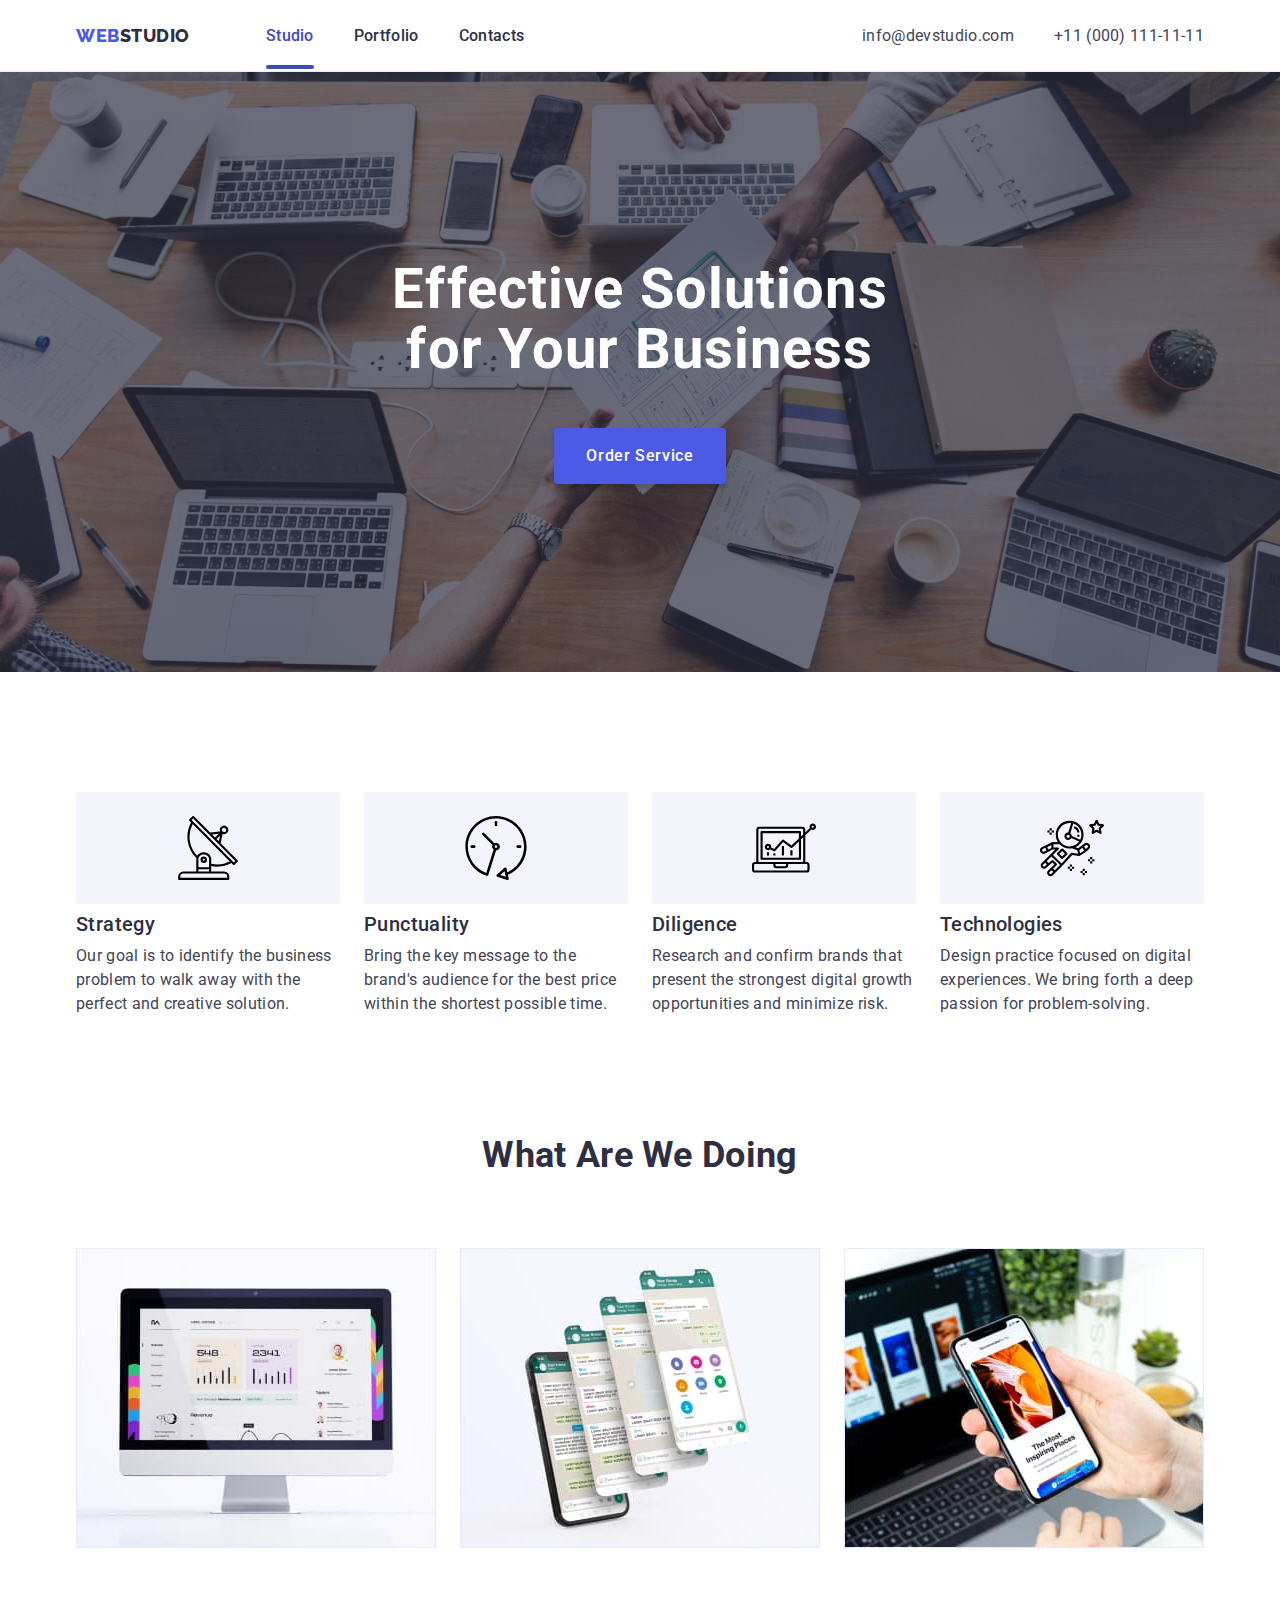
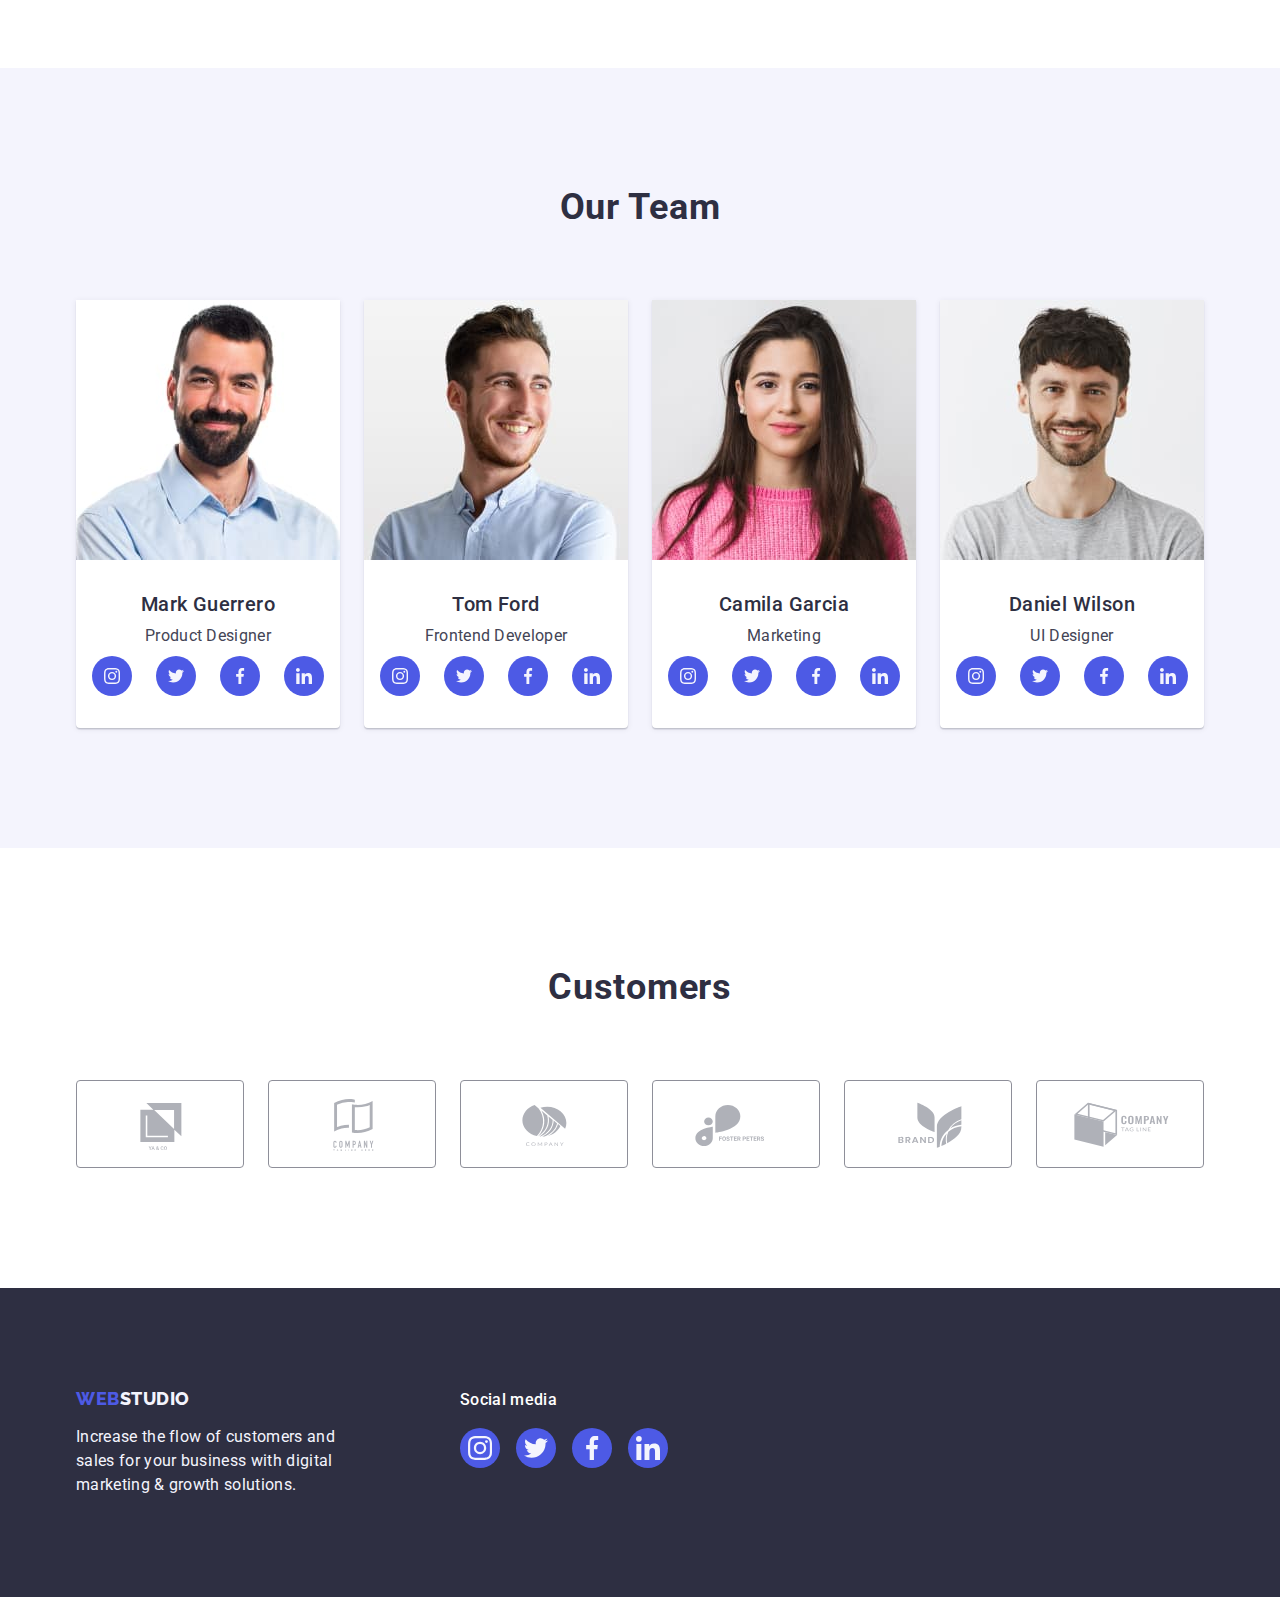
==== commit 0d959108: "hw05-02" ====
--- a/index.html
+++ b/index.html
@@ -67,7 +67,7 @@
           <div class="modal">
             <button class="modal-button" type="button" data-modal-close>
               <svg class="modal-icon" width="8" height="8">
-                <use href="./css/styles.css#icon-close-black"></use>
+                <use href="./images/icon.svg#icon-Vector"></use>
               </svg>
             </button>
           </div> 
--- a/css/styles.css
+++ b/css/styles.css
@@ -121,6 +121,8 @@
     color: inherit;
     padding: 24px 0;
     position: relative;
+    transition-duration: 250ms;
+    transition-timing-function: cubic-bezier(0.4, 0, 0.2, 1);
 }
 
 
@@ -138,6 +140,8 @@
     height: 4px;
     left: 0px;
     border-radius: 2px;
+    transition-duration: 250ms;
+    transition-timing-function: cubic-bezier(0.4, 0, 0.2, 1);
 }
 
 .header-link.current::after,
@@ -169,6 +173,9 @@
     color: inherit;
     align-items: center;
     padding: 24px 0;
+    transition-duration: 250ms;
+    transition-timing-function: cubic-bezier(0.4, 0, 0.2, 1);
+
 }
 .adress-link:hover,
 .adress-link:focus {
@@ -228,6 +235,8 @@
         margin-right: auto;
         padding: 16px 32px;
         border: none;
+        transition-duration: 250ms;
+        transition-timing-function: cubic-bezier(0.4, 0, 0.2, 1);
     
 }
 .hero-button:hover,
@@ -245,11 +254,10 @@
     z-index: 100;
     transition: opacity 200ms ease, visibility 200ms ease;
 }
-.bsckdrop.is-hidden {
+.backdrop.is-hidden {
     opacity: 0;
     visibility: hidden;
     pointer-events: none;
-    transition-delay: 400 ms;
 }
 .modal {
     position: absolute;
@@ -272,7 +280,9 @@
     opacity: 0;
     }
 .modal-button {
-    display: block;
+    display: flex;
+    justify-content: center;
+    align-items: center;
     margin-left: auto;
     width: 24px;
     height: 24px;
@@ -281,10 +291,15 @@
     border: 1px solid rgba(0, 0, 0, 0.1);
     cursor: pointer;
 }    
+.modal-button:hover,
+.modal-button:focus {
+    background-color: var(--ocean);
+    fill: var(--white);
+}
 .modal-icon {
-    width: 8px;
-    height: 8px;
-}
+    fill: var(--navy-blue);
+}
+
 /* feature */
 
 .feature {
@@ -311,7 +326,6 @@
     border-radius: 4px;
     margin-bottom: 8px;
     width: 264px;
-    justify-content: center;
 }
 
 .feature-undertitle {
@@ -422,6 +436,8 @@
     height: 100%;
     background-color: var(--iris);
     border-radius: 50%;
+    transition-duration: 250ms;
+    transition-timing-function: cubic-bezier(0.4, 0, 0.2, 1);
 }
 .social-list-link:hover,
 .social-list-link:focus {
@@ -467,6 +483,8 @@
     color: #afb1b8;  
     height: 100%;
     width: 100%;
+    transition-duration: 250ms;
+    transition-timing-function: cubic-bezier(0.4, 0, 0.2, 1);
 }
 .customers-link:hover,
 .customers-link:focus {
@@ -511,6 +529,8 @@
     height: 40px;
     background-color: var(--iris);
     border-radius: 50%;
+    transition-duration: 250ms;
+    transition-timing-function: cubic-bezier(0.4, 0, 0.2, 1);
 }
 .footer-social-list-link:hover,
 .footer-social-list-link:focus {
@@ -569,6 +589,8 @@
         letter-spacing: 0.04em;
         padding: 12px 24px;
         min-height: 48px;
+        transition-duration: 250ms;
+        transition-timing-function: cubic-bezier(0.4, 0, 0.2, 1);
 }
 .filters-button:hover,
 .filters-button:focus {
@@ -594,11 +616,15 @@
 .rows-item {
     width: calc((100% - 48px) / 3);
 }
-.team-item:hover .overlay {
+.rows-item:hover .overlay {
+    transition-duration: 250ms;
+    transition-timing-function: cubic-bezier(0.4, 0, 0.2, 1);
     transform: translateY(0);
 }
 .rows-link {
     display: block;
+    transition-duration: 250ms;
+    transition-timing-function: cubic-bezier(0.4, 0, 0.2, 1);
 }
 
 
